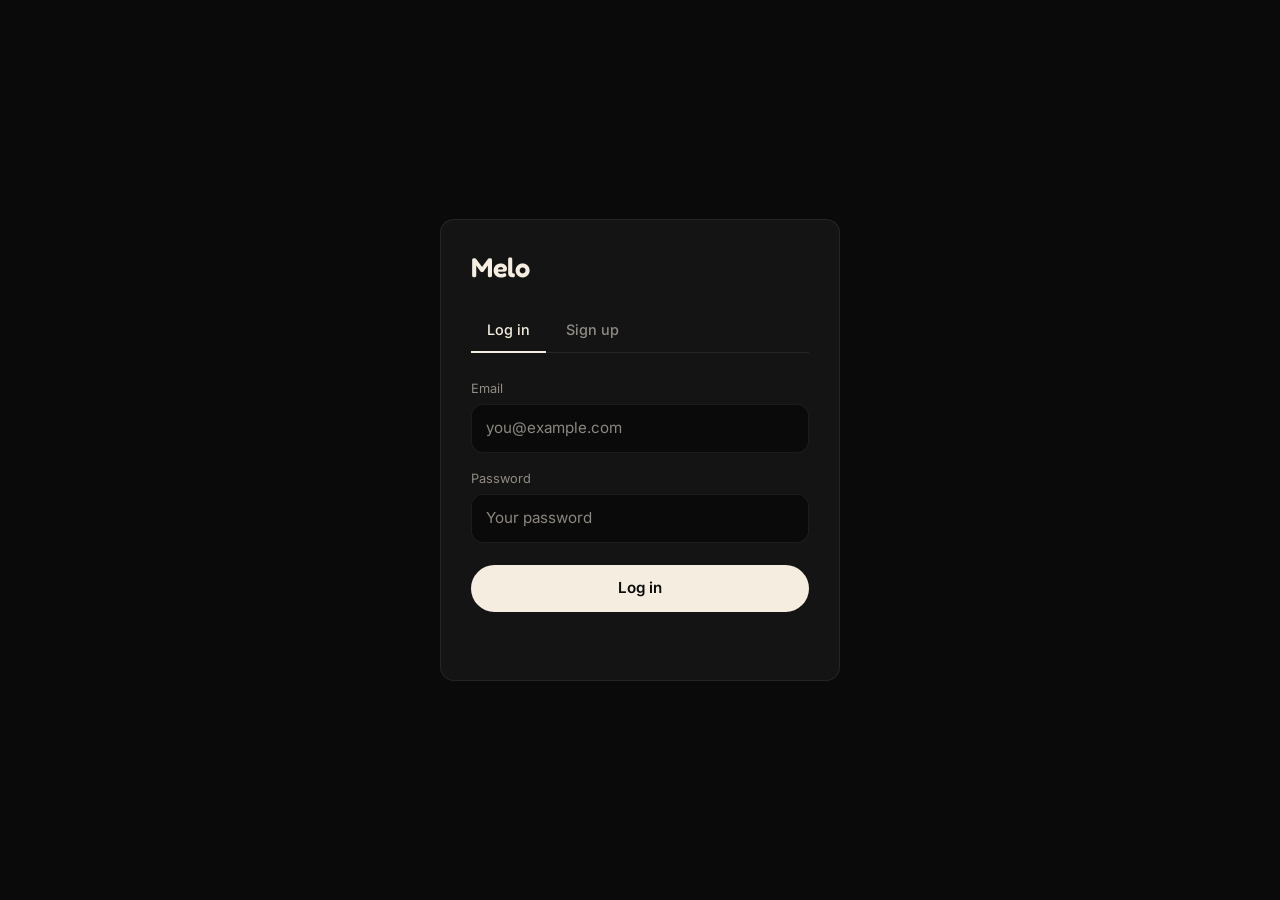
==== frontend/pages/auth.html @ 13d2f94b "Authentication" ====
<!DOCTYPE html>
<html lang="en">
<head>
  <meta charset="UTF-8" />
  <meta name="viewport" content="width=device-width, initial-scale=1.0" />
  <title>Melo — Log in</title>
  <link rel="icon" href="data:image/svg+xml,<svg xmlns='http://www.w3.org/2000/svg' viewBox='0 0 100 100'><circle cx='50' cy='50' r='42' fill='%23F5EDE0'/></svg>" />
  <link rel="preconnect" href="https://fonts.googleapis.com" />
  <link rel="preconnect" href="https://fonts.gstatic.com" crossorigin />
  <link href="https://fonts.googleapis.com/css2?family=Fredoka:wght@500;600&family=Inter:wght@400;500;600&display=swap" rel="stylesheet" />
  <link rel="stylesheet" href="../css/base.css" />
  <link rel="stylesheet" href="../css/layout.css" />
  <link rel="stylesheet" href="../css/player.css" />
</head>
<body>

  <a class="skip-link" href="#main-content">Skip to content</a>

  <div id="app">
    <main id="main-content" class="auth-main">
      <div class="auth-card">
        <a class="auth-logo" href="../index.html" aria-label="Melo home">Melo</a>

        <div class="tabs auth-tabs" role="tablist" aria-label="Authentication">
          <button type="button" class="tab" id="tab-login" role="tab" data-panel="login"
            aria-selected="true" aria-controls="panel-login">Log in</button>
          <button type="button" class="tab" id="tab-signup" role="tab" data-panel="signup"
            aria-selected="false" aria-controls="panel-signup" tabindex="-1">Sign up</button>
        </div>

        <div id="panel-login" role="tabpanel" aria-labelledby="tab-login">
          <form id="login-form">
            <label class="field">
              <span class="field-label">Email</span>
              <input type="email" name="email" autocomplete="email" placeholder="you@example.com" required />
            </label>
            <label class="field">
              <span class="field-label">Password</span>
              <input type="password" name="password" autocomplete="current-password" placeholder="Your password" minlength="8" required />
            </label>
            <button type="submit" class="btn-primary" id="login-submit">Log in</button>
          </form>
        </div>

        <div id="panel-signup" role="tabpanel" aria-labelledby="tab-signup" hidden>
          <form id="signup-form">
            <label class="field">
              <span class="field-label">Email</span>
              <input type="email" name="email" autocomplete="email" placeholder="you@example.com" required />
            </label>
            <label class="field">
              <span class="field-label">Username</span>
              <input type="text" name="username" autocomplete="username" placeholder="yourhandle" minlength="3" maxlength="50" required />
            </label>
            <label class="field">
              <span class="field-label">Password</span>
              <input type="password" name="password" autocomplete="new-password" placeholder="At least 8 characters" minlength="8" required />
            </label>
            <button type="submit" class="btn-primary" id="signup-submit">Create account</button>
          </form>
        </div>

        <p class="auth-message" id="auth-message" role="status" aria-live="polite"></p>
      </div>
    </main>
  </div>

  <script src="../js/api.js"></script>
  <script src="../js/app.js"></script>
</body>
</html>
---- frontend/css/base.css ----
/* ============================================================
   MELO — base.css
   Tokens · reset · typography · shared primitives
   ============================================================ */

:root {
  /* ---- palette (strict) ---- */
  --bg: #0a0a0a;
  --surface: #141414;
  --cream: #f5ede0;
  --cream-55: rgba(245, 237, 224, 0.55);
  --line: rgba(245, 237, 224, 0.08);

  /* ---- cream tints: hover, fills, focus ---- */
  --cream-04: rgba(245, 237, 224, 0.04);
  --cream-06: rgba(245, 237, 224, 0.06);
  --cream-10: rgba(245, 237, 224, 0.1);
  --cream-16: rgba(245, 237, 224, 0.16);
  --focus-ring: rgba(245, 237, 224, 0.35);

  /* ---- type ---- */
  --font: "Inter", -apple-system, BlinkMacSystemFont, "Segoe UI", Roboto,
    Helvetica, Arial, sans-serif;
  --font-mark: "Fredoka", "Inter", sans-serif;

  /* ---- radii ---- */
  --r-sm: 10px;
  --r-md: 12px;
  --r-lg: 14px;
  --r-pill: 999px;

  /* ---- motion ---- */
  --t: 150ms ease;

  /* ---- layout ---- */
  --sidebar-w: 244px;
  --player-h: 88px;
  --tab-h: 0px;
}

*,
*::before,
*::after {
  box-sizing: border-box;
}

* {
  margin: 0;
  padding: 0;
}

html {
  -webkit-text-size-adjust: 100%;
}

body {
  background: var(--bg);
  color: var(--cream);
  font-family: var(--font);
  font-size: 16px;
  line-height: 1.5;
  min-height: 100vh;
  -webkit-font-smoothing: antialiased;
}

svg {
  display: block;
}

a {
  color: inherit;
  text-decoration: none;
}

button,
input {
  font: inherit;
  color: inherit;
}

button {
  background: none;
  border: none;
  cursor: pointer;
}

ul,
ol {
  list-style: none;
}

h1,
h2,
h3 {
  font-weight: 600;
  line-height: 1.2;
  letter-spacing: -0.01em;
}

::selection {
  background: var(--cream);
  color: var(--bg);
}

:focus-visible {
  outline: 2px solid var(--focus-ring);
  outline-offset: 3px;
}

/* ---- a11y helpers ---- */

.sr-only {
  position: absolute;
  width: 1px;
  height: 1px;
  padding: 0;
  margin: -1px;
  overflow: hidden;
  clip: rect(0 0 0 0);
  white-space: nowrap;
  border: 0;
}

.skip-link {
  position: fixed;
  top: 12px;
  left: 12px;
  transform: translateY(-220%);
  background: var(--cream);
  color: var(--bg);
  padding: 10px 16px;
  border-radius: var(--r-sm);
  font-size: 0.875rem;
  font-weight: 600;
  z-index: 100;
  transition: transform var(--t);
}

.skip-link:focus {
  transform: translateY(0);
}

/* ---- icons ---- */

.icon {
  width: 20px;
  height: 20px;
  flex: none;
  fill: none;
  stroke: currentColor;
  stroke-width: 1.7;
  stroke-linecap: round;
  stroke-linejoin: round;
}

.icon-sm {
  width: 16px;
  height: 16px;
}

/* ---- buttons ---- */

.icon-btn {
  display: inline-flex;
  align-items: center;
  justify-content: center;
  width: 38px;
  height: 38px;
  border-radius: var(--r-pill);
  color: var(--cream-55);
  transition: color var(--t), background-color var(--t), opacity var(--t);
}

.icon-btn:hover {
  color: var(--cream);
  background: var(--cream-06);
}

.icon-btn[aria-pressed="true"] {
  color: var(--cream);
}

.icon-btn[hidden] {
  display: none;
}

/* ---- text ---- */

.eyebrow {
  font-size: 0.75rem;
  font-weight: 600;
  letter-spacing: 0.14em;
  text-transform: uppercase;
  color: var(--cream-55);
}

.sub {
  color: var(--cream-55);
  font-size: 0.95rem;
}

/* ---- empty state ---- */

.empty-state {
  border: 1px solid var(--line);
  background: var(--surface);
  border-radius: var(--r-lg);
  padding: 48px 28px;
  text-align: center;
  color: var(--cream-55);
}

.empty-state strong {
  display: block;
  color: var(--cream);
  font-size: 1.05rem;
  font-weight: 600;
  margin-bottom: 6px;
}

.empty-state p {
  font-size: 0.925rem;
}

/* ---- skeletons ---- */

.skeleton {
  background: var(--cream-10);
  border-radius: var(--r-sm);
  animation: sk-pulse 1.4s ease-in-out infinite;
}

.sk-cover {
  aspect-ratio: 1;
  border-radius: var(--r-lg);
}

.sk-line {
  height: 10px;
  border-radius: var(--r-pill);
  margin-top: 10px;
}

.sk-thumb {
  width: 46px;
  height: 46px;
  border-radius: var(--r-sm);
  flex: none;
}

.sk-lines {
  flex: 1;
  min-width: 0;
}

.sk-dur {
  width: 38px;
  flex: none;
}

@keyframes sk-pulse {
  0%,
  100% {
    opacity: 0.5;
  }
  50% {
    opacity: 0.9;
  }
}

/* ---- scrollbars ---- */

::-webkit-scrollbar {
  width: 10px;
  height: 10px;
}

::-webkit-scrollbar-track {
  background: transparent;
}

::-webkit-scrollbar-thumb {
  background: var(--cream-10);
  border-radius: var(--r-pill);
  border: 3px solid var(--bg);
}

::-webkit-scrollbar-thumb:hover {
  background: var(--cream-16);
}

/* ---- reduced motion ---- */

@media (prefers-reduced-motion: reduce) {
  *,
  *::before,
  *::after {
    animation-duration: 0.01ms !important;
    animation-iteration-count: 1 !important;
    transition-duration: 0.01ms !important;
  }
}
---- frontend/css/layout.css ----
/* ============================================================
   MELO — layout.css
   Sidebar · page shells · cards · lists · tabs · responsive
   ============================================================ */

#app {
  display: flex;
  min-height: 100vh;
}

/* ---------- sidebar ---------- */

#sidebar {
  width: var(--sidebar-w);
  flex: none;
  align-self: flex-start;
  position: sticky;
  top: 0;
  height: calc(100vh - var(--player-h) - var(--tab-h));
  background: var(--surface);
  border-right: 1px solid var(--line);
  padding: 28px 16px;
  display: flex;
  flex-direction: column;
  gap: 30px;
}

#sidebar .logo {
  font-family: var(--font-mark);
  font-weight: 600;
  font-size: 1.65rem;
  letter-spacing: -0.01em;
  color: var(--cream);
  padding: 0 12px;
  line-height: 1;
}

#sidebar nav {
  display: flex;
  flex-direction: column;
  gap: 4px;
}

#sidebar nav a {
  display: flex;
  align-items: center;
  gap: 13px;
  padding: 11px 14px;
  border-radius: var(--r-md);
  color: var(--cream-55);
  font-size: 0.925rem;
  font-weight: 500;
  transition: color var(--t), background-color var(--t);
}

#sidebar nav a:hover {
  color: var(--cream);
  background: var(--cream-04);
}

#sidebar nav a.active {
  color: var(--cream);
  background: var(--cream-06);
}

/* ---------- main ---------- */

#main-content {
  flex: 1;
  min-width: 0;
  padding: 42px clamp(20px, 4vw, 56px)
    calc(var(--player-h) + var(--tab-h) + 56px);
}

/* greeting / page heads */

.greeting,
.page-head {
  margin-bottom: 44px;
}

.page-head {
  max-width: 680px;
  margin-left: auto;
  margin-right: auto;
  text-align: center;
}

.greeting .eyebrow,
.page-head .eyebrow {
  margin-bottom: 10px;
}

.greeting h1 {
  font-size: clamp(1.9rem, 4.5vw, 2.6rem);
  letter-spacing: -0.02em;
}

.page-head h1 {
  font-size: clamp(1.75rem, 4vw, 2.4rem);
  letter-spacing: -0.02em;
}

.greeting .sub,
.page-head .sub {
  margin-top: 10px;
}

/* sections */

.section + .section {
  margin-top: 52px;
}

.section-head {
  display: flex;
  align-items: baseline;
  justify-content: space-between;
  gap: 16px;
  margin-bottom: 20px;
}

.section-link {
  font-size: 0.85rem;
  font-weight: 500;
  color: var(--cream-55);
  transition: color var(--t);
}

.section-link:hover {
  color: var(--cream);
}

/* ---------- cards ---------- */

.card {
  min-width: 0;
}

.card-cover {
  position: relative;
  aspect-ratio: 1;
  border-radius: var(--r-lg);
  overflow: hidden;
  background: var(--surface);
  border: 1px solid var(--line);
  margin-bottom: 12px;
}

.cover-art {
  width: 100%;
  height: 100%;
}

.card-play {
  position: absolute;
  right: 10px;
  bottom: 10px;
  width: 42px;
  height: 42px;
  border-radius: 50%;
  background: var(--cream);
  color: var(--bg);
  display: grid;
  place-items: center;
  opacity: 0;
  transform: translateY(6px);
  transition: opacity var(--t), transform var(--t);
}

.card-play .icon {
  width: 18px;
  height: 18px;
  stroke-width: 1.5;
  fill: currentColor;
  margin-left: 1px;
}

.card:hover,
.card:focus-within {
  transform: translateY(-4px);
}

.card {
  transition: transform var(--t);
}

.card:hover .card-play,
.card:focus-within .card-play,
.card-play:focus-visible {
  opacity: 1;
  transform: translateY(0);
}

.card-title {
  font-size: 0.95rem;
  font-weight: 500;
  white-space: nowrap;
  overflow: hidden;
  text-overflow: ellipsis;
}

.card-sub {
  margin-top: 3px;
  font-size: 0.8rem;
  color: var(--cream-55);
  white-space: nowrap;
  overflow: hidden;
  text-overflow: ellipsis;
}

/* recently played row */

.card-row {
  display: grid;
  grid-auto-flow: column;
  grid-auto-columns: 176px;
  gap: 22px;
  overflow-x: auto;
  padding-bottom: 8px;
  scroll-snap-type: x proximity;
}

.card-row .card {
  scroll-snap-align: start;
}

/* made-for-you grid */

.card-grid {
  display: grid;
  grid-template-columns: repeat(auto-fill, minmax(170px, 1fr));
  gap: 24px 22px;
}

/* ---------- search page ---------- */

.search-page {
  max-width: 680px;
  margin: 0 auto;
}

.search-field {
  position: relative;
  margin-bottom: 38px;
}

.search-field > .icon {
  position: absolute;
  left: 22px;
  top: 50%;
  transform: translateY(-50%);
  color: var(--cream-55);
  pointer-events: none;
}

#search-input {
  width: 100%;
  padding: 18px 54px;
  background: var(--surface);
  border: 1px solid var(--line);
  border-radius: var(--r-pill);
  color: var(--cream);
  font-size: 1.05rem;
  outline: none;
  transition: border-color var(--t), box-shadow var(--t);
}

#search-input::placeholder {
  color: var(--cream-55);
}

#search-input:focus {
  border-color: var(--cream-16);
  box-shadow: 0 0 0 4px var(--cream-10);
  outline: none;
}

.search-clear {
  position: absolute;
  right: 12px;
  top: 50%;
  transform: translateY(-50%);
}

.results-label {
  font-size: 0.78rem;
  font-weight: 600;
  letter-spacing: 0.12em;
  text-transform: uppercase;
  color: var(--cream-55);
  margin-bottom: 14px;
}

/* ---------- track list ---------- */

.track-list {
  display: flex;
  flex-direction: column;
}

.track-row {
  display: flex;
  align-items: center;
  gap: 6px;
  border-top: 1px solid var(--line);
  transition: background-color var(--t);
}

.track-row:first-child {
  border-top: none;
}

.track-row:hover {
  background: var(--cream-04);
}

.track-main {
  flex: 1;
  min-width: 0;
  display: flex;
  align-items: center;
  gap: 14px;
  padding: 11px 12px;
  text-align: left;
  border-radius: var(--r-md);
}

.track-cover {
  width: 46px;
  height: 46px;
  flex: none;
  border-radius: var(--r-sm);
  overflow: hidden;
  background: var(--surface);
}

.track-info {
  flex: 1;
  min-width: 0;
  display: flex;
  flex-direction: column;
  gap: 2px;
}

.track-title {
  font-size: 0.95rem;
  font-weight: 500;
  white-space: nowrap;
  overflow: hidden;
  text-overflow: ellipsis;
}

.track-artist {
  font-size: 0.8rem;
  color: var(--cream-55);
  white-space: nowrap;
  overflow: hidden;
  text-overflow: ellipsis;
}

.track-dur {
  font-size: 0.85rem;
  font-variant-numeric: tabular-nums;
  color: var(--cream-55);
  padding-right: 8px;
}

.heart-btn[aria-pressed="true"] .icon {
  fill: currentColor;
}

.sk-row {
  padding: 11px 12px;
}

/* ---------- library tabs ---------- */

.tabs {
  display: flex;
  gap: 4px;
  border-bottom: 1px solid var(--line);
  margin-bottom: 30px;
}

.tab {
  padding: 11px 16px;
  font-size: 0.9rem;
  font-weight: 500;
  color: var(--cream-55);
  border-bottom: 2px solid transparent;
  margin-bottom: -1px;
  transition: color var(--t), border-color var(--t);
}

.tab:hover {
  color: var(--cream);
}

.tab[aria-selected="true"] {
  color: var(--cream);
  border-bottom-color: var(--cream);
}

/* ---------- account (sidebar) ---------- */

.side-account {
  margin-top: auto;
  display: flex;
  flex-direction: column;
  gap: 6px;
}

.account-user {
  display: flex;
  align-items: center;
  gap: 10px;
  padding: 4px 14px;
}

.account-avatar {
  width: 30px;
  height: 30px;
  flex: none;
  border-radius: var(--r-pill);
  background: var(--cream);
  color: var(--bg);
  display: grid;
  place-items: center;
  font-size: 0.85rem;
  font-weight: 600;
}

.account-name {
  font-size: 0.9rem;
  font-weight: 500;
  white-space: nowrap;
  overflow: hidden;
  text-overflow: ellipsis;
}

.account-btn {
  display: flex;
  align-items: center;
  gap: 12px;
  padding: 10px 14px;
  border-radius: var(--r-md);
  color: var(--cream-55);
  font-size: 0.925rem;
  font-weight: 500;
  transition: color var(--t), background-color var(--t);
}

.account-btn:hover {
  color: var(--cream);
  background: var(--cream-04);
}

/* ---------- auth page ---------- */

#main-content.auth-main {
  flex: 1;
  min-width: 0;
  min-height: 100vh;
  display: flex;
  align-items: center;
  justify-content: center;
  padding: 40px 20px;
}

.auth-card {
  width: 100%;
  max-width: 400px;
  background: var(--surface);
  border: 1px solid var(--line);
  border-radius: var(--r-lg);
  padding: 34px 30px;
}

.auth-logo {
  display: inline-block;
  font-family: var(--font-mark);
  font-weight: 600;
  font-size: 1.7rem;
  letter-spacing: -0.01em;
  line-height: 1;
  color: var(--cream);
  margin-bottom: 26px;
}

.auth-tabs {
  margin-bottom: 26px;
}

.field {
  display: block;
  margin-bottom: 16px;
}

.field-label {
  display: block;
  font-size: 0.8rem;
  color: var(--cream-55);
  margin-bottom: 6px;
}

.field input {
  width: 100%;
  padding: 12px 14px;
  background: var(--bg);
  border: 1px solid var(--line);
  border-radius: var(--r-md);
  color: var(--cream);
  font-size: 0.95rem;
  outline: none;
  transition: border-color var(--t), box-shadow var(--t);
}

.field input::placeholder {
  color: var(--cream-55);
}

.field input:focus {
  border-color: var(--cream-16);
  box-shadow: 0 0 0 4px var(--cream-10);
}

.btn-primary {
  width: 100%;
  margin-top: 6px;
  padding: 12px 18px;
  border-radius: var(--r-pill);
  background: var(--cream);
  color: var(--bg);
  font-size: 0.95rem;
  font-weight: 600;
  transition: transform var(--t), opacity var(--t);
}

.btn-primary:hover {
  transform: translateY(-1px);
}

.btn-primary:disabled {
  opacity: 0.55;
  transform: none;
  cursor: default;
}

.auth-message {
  margin-top: 16px;
  min-height: 1.25em;
  font-size: 0.875rem;
  text-align: center;
  color: var(--cream-55);
}

.auth-message.is-error {
  color: var(--cream);
}

/* ---------- responsive ---------- */

@media (max-width: 860px) {
  :root {
    --tab-h: 64px;
    --player-h: 70px;
  }

  #sidebar {
    position: fixed;
    left: 0;
    right: 0;
    bottom: 0;
    top: auto;
    width: 100%;
    height: var(--tab-h);
    padding: 6px 8px;
    border-right: none;
    border-top: 1px solid var(--line);
    z-index: 60;
    flex-direction: row;
    align-items: center;
    gap: 0;
  }

  #sidebar .logo {
    display: none;
  }

  #sidebar nav {
    flex-direction: row;
    flex: 1;
    gap: 4px;
  }

  #sidebar nav a {
    flex: 1;
    flex-direction: column;
    justify-content: center;
    gap: 3px;
    padding: 6px 4px;
    font-size: 0.65rem;
    font-weight: 500;
    text-align: center;
    border-radius: var(--r-md);
  }

  #sidebar nav a .icon {
    width: 21px;
    height: 21px;
  }

  .side-account {
    margin-top: 0;
    flex: none;
  }

  .account-user {
    display: none;
  }

  .account-btn {
    flex-direction: column;
    justify-content: center;
    gap: 3px;
    padding: 6px 12px;
    font-size: 0.65rem;
    text-align: center;
    border-radius: var(--r-md);
  }

  .account-btn .icon {
    width: 21px;
    height: 21px;
  }

  #main-content {
    padding-top: 32px;
  }

  .card-row {
    grid-auto-columns: 152px;
    gap: 16px;
  }

  .card-grid {
    grid-template-columns: repeat(auto-fill, minmax(140px, 1fr));
    gap: 20px 16px;
  }

  .section + .section {
    margin-top: 42px;
  }
}

@media (max-width: 520px) {
  .track-dur {
    display: none;
  }

  .card-row {
    grid-auto-columns: 144px;
  }

  .page-head,
  .greeting {
    margin-bottom: 34px;
  }
}
---- frontend/css/player.css ----
/* ============================================================
   MELO — player.css
   Fixed bottom bar · controls · sliders · mobile condense
   ============================================================ */

#player-bar {
  position: fixed;
  left: 0;
  right: 0;
  bottom: var(--tab-h);
  height: var(--player-h);
  background: var(--surface);
  border-top: 1px solid var(--line);
  display: grid;
  grid-template-columns: minmax(0, 1fr) minmax(0, 520px) minmax(0, 1fr);
  align-items: center;
  gap: 16px;
  padding: 0 20px;
  z-index: 50;
}

/* ---------- now playing (left) ---------- */

.np {
  display: flex;
  align-items: center;
  gap: 12px;
  min-width: 0;
}

.np-cover {
  width: 50px;
  height: 50px;
  flex: none;
  border-radius: var(--r-sm);
  overflow: hidden;
  background: var(--cream-06);
  border: 1px solid var(--line);
}

.np-cover:empty {
  background: var(--cream-04);
}

.np-meta {
  min-width: 0;
  display: flex;
  flex-direction: column;
  gap: 2px;
}

.np-title {
  font-size: 0.9rem;
  font-weight: 500;
  white-space: nowrap;
  overflow: hidden;
  text-overflow: ellipsis;
}

.np-artist {
  font-size: 0.78rem;
  color: var(--cream-55);
  white-space: nowrap;
  overflow: hidden;
  text-overflow: ellipsis;
}

.np-like.is-liked {
  color: var(--cream);
}

.np-like.is-liked .icon {
  fill: currentColor;
}

/* ---------- center controls ---------- */

.player-center {
  display: flex;
  flex-direction: column;
  align-items: center;
  gap: 6px;
  min-width: 0;
}

.controls {
  display: flex;
  align-items: center;
  gap: 10px;
}

.play-btn {
  width: 44px;
  height: 44px;
  border-radius: 50%;
  background: var(--cream);
  color: var(--bg);
  display: grid;
  place-items: center;
  transition: transform var(--t);
}

.play-btn:hover {
  transform: scale(1.06);
}

.play-btn:active {
  transform: scale(0.97);
}

.play-btn .icon {
  stroke-width: 1.8;
}

.play-btn .i-play {
  fill: currentColor;
  margin-left: 2px;
}

.play-btn .i-pause {
  display: none;
  stroke-width: 2.4;
}

.play-btn.is-playing .i-play {
  display: none;
}

.play-btn.is-playing .i-pause {
  display: block;
}

/* ---------- progress ---------- */

.progress-row {
  display: flex;
  align-items: center;
  gap: 12px;
  width: 100%;
}

.time {
  font-size: 0.7rem;
  font-variant-numeric: tabular-nums;
  color: var(--cream-55);
  min-width: 32px;
  text-align: center;
  flex: none;
}

/* ---------- sliders ---------- */

.slider-wrap {
  position: relative;
  flex: 1;
  min-width: 0;
  height: 14px;
  display: flex;
  align-items: center;
}

.slider-track {
  position: absolute;
  left: 0;
  right: 0;
  height: 3px;
  background: var(--cream-10);
  border-radius: var(--r-pill);
  pointer-events: none;
}

.slider-fill {
  height: 100%;
  width: 0%;
  background: var(--cream);
  border-radius: var(--r-pill);
}

.slider {
  -webkit-appearance: none;
  appearance: none;
  position: relative;
  width: 100%;
  height: 14px;
  margin: 0;
  background: transparent;
  cursor: pointer;
}

.slider::-webkit-slider-runnable-track {
  height: 3px;
  background: transparent;
  border-radius: var(--r-pill);
}

.slider::-webkit-slider-thumb {
  -webkit-appearance: none;
  appearance: none;
  width: 11px;
  height: 11px;
  margin-top: -4px;
  border: none;
  border-radius: 50%;
  background: var(--cream);
  opacity: 0;
  transition: opacity var(--t);
}

.slider::-moz-range-track {
  height: 3px;
  background: transparent;
  border-radius: var(--r-pill);
}

.slider::-moz-range-thumb {
  width: 11px;
  height: 11px;
  border: none;
  border-radius: 50%;
  background: var(--cream);
  opacity: 0;
  transition: opacity var(--t);
}

.slider:hover::-webkit-slider-thumb,
.slider:focus-visible::-webkit-slider-thumb,
.slider:active::-webkit-slider-thumb {
  opacity: 1;
}

.slider:hover::-moz-range-thumb,
.slider:focus-visible::-moz-range-thumb,
.slider:active::-moz-range-thumb {
  opacity: 1;
}

.slider:focus-visible {
  outline-offset: 4px;
}

/* ---------- volume (right) ---------- */

.player-right {
  display: flex;
  align-items: center;
  justify-content: flex-end;
  gap: 10px;
  color: var(--cream-55);
}

.player-right .slider-wrap {
  flex: none;
  width: 96px;
}

/* ---------- responsive ---------- */

@media (max-width: 860px) {
  #player-bar {
    display: flex;
    align-items: center;
    justify-content: space-between;
    gap: 12px;
    padding: 0 14px;
  }

  .player-right {
    display: none;
  }

  .player-center {
    flex-direction: row;
    gap: 10px;
  }

  .progress-row {
    position: absolute;
    left: 14px;
    right: 14px;
    top: -7px;
    width: auto;
    gap: 0;
  }

  .progress-row .time {
    display: none;
  }

  .np-cover {
    width: 42px;
    height: 42px;
  }

  .play-btn {
    width: 40px;
    height: 40px;
  }

  .controls {
    gap: 6px;
  }
}

@media (max-width: 520px) {
  .ctrl-extra,
  .np-like {
    display: none;
  }

  .np-artist {
    display: none;
  }
}
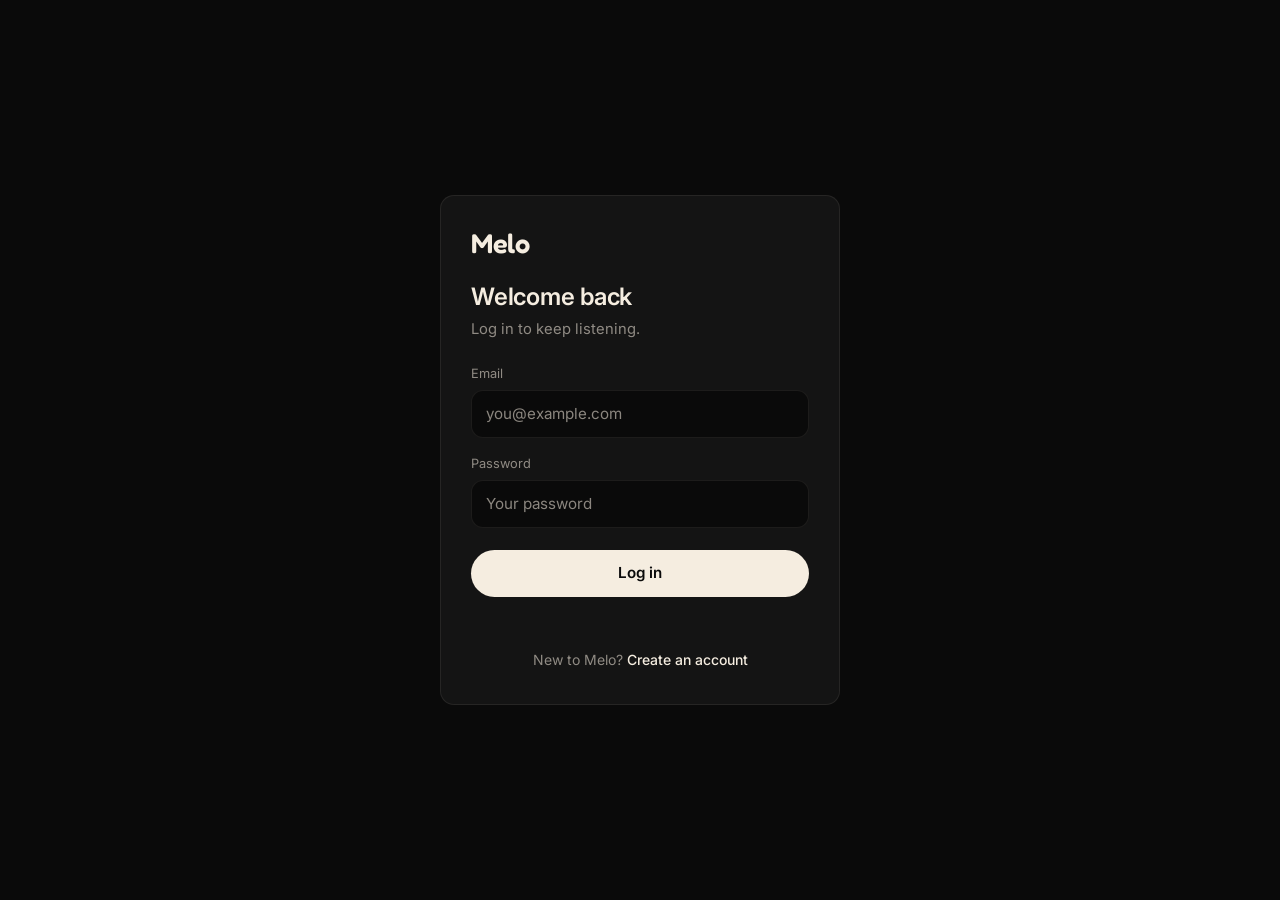
==== commit f915c979: "Connect the frontend to the backend" ====
--- a/frontend/pages/auth.html
+++ b/frontend/pages/auth.html
@@ -3,69 +3,13 @@
 <head>
   <meta charset="UTF-8" />
   <meta name="viewport" content="width=device-width, initial-scale=1.0" />
+  <meta http-equiv="refresh" content="0; url=login.html" />
   <title>Melo — Log in</title>
-  <link rel="icon" href="data:image/svg+xml,<svg xmlns='http://www.w3.org/2000/svg' viewBox='0 0 100 100'><circle cx='50' cy='50' r='42' fill='%23F5EDE0'/></svg>" />
-  <link rel="preconnect" href="https://fonts.googleapis.com" />
-  <link rel="preconnect" href="https://fonts.gstatic.com" crossorigin />
-  <link href="https://fonts.googleapis.com/css2?family=Fredoka:wght@500;600&family=Inter:wght@400;500;600&display=swap" rel="stylesheet" />
-  <link rel="stylesheet" href="../css/base.css" />
-  <link rel="stylesheet" href="../css/layout.css" />
-  <link rel="stylesheet" href="../css/player.css" />
+  <script>
+    window.location.replace("login.html");
+  </script>
 </head>
 <body>
-
-  <a class="skip-link" href="#main-content">Skip to content</a>
-
-  <div id="app">
-    <main id="main-content" class="auth-main">
-      <div class="auth-card">
-        <a class="auth-logo" href="../index.html" aria-label="Melo home">Melo</a>
-
-        <div class="tabs auth-tabs" role="tablist" aria-label="Authentication">
-          <button type="button" class="tab" id="tab-login" role="tab" data-panel="login"
-            aria-selected="true" aria-controls="panel-login">Log in</button>
-          <button type="button" class="tab" id="tab-signup" role="tab" data-panel="signup"
-            aria-selected="false" aria-controls="panel-signup" tabindex="-1">Sign up</button>
-        </div>
-
-        <div id="panel-login" role="tabpanel" aria-labelledby="tab-login">
-          <form id="login-form">
-            <label class="field">
-              <span class="field-label">Email</span>
-              <input type="email" name="email" autocomplete="email" placeholder="you@example.com" required />
-            </label>
-            <label class="field">
-              <span class="field-label">Password</span>
-              <input type="password" name="password" autocomplete="current-password" placeholder="Your password" minlength="8" required />
-            </label>
-            <button type="submit" class="btn-primary" id="login-submit">Log in</button>
-          </form>
-        </div>
-
-        <div id="panel-signup" role="tabpanel" aria-labelledby="tab-signup" hidden>
-          <form id="signup-form">
-            <label class="field">
-              <span class="field-label">Email</span>
-              <input type="email" name="email" autocomplete="email" placeholder="you@example.com" required />
-            </label>
-            <label class="field">
-              <span class="field-label">Username</span>
-              <input type="text" name="username" autocomplete="username" placeholder="yourhandle" minlength="3" maxlength="50" required />
-            </label>
-            <label class="field">
-              <span class="field-label">Password</span>
-              <input type="password" name="password" autocomplete="new-password" placeholder="At least 8 characters" minlength="8" required />
-            </label>
-            <button type="submit" class="btn-primary" id="signup-submit">Create account</button>
-          </form>
-        </div>
-
-        <p class="auth-message" id="auth-message" role="status" aria-live="polite"></p>
-      </div>
-    </main>
-  </div>
-
-  <script src="../js/api.js"></script>
-  <script src="../js/app.js"></script>
+  <p>Redirecting to <a href="login.html">log in</a>…</p>
 </body>
 </html>
